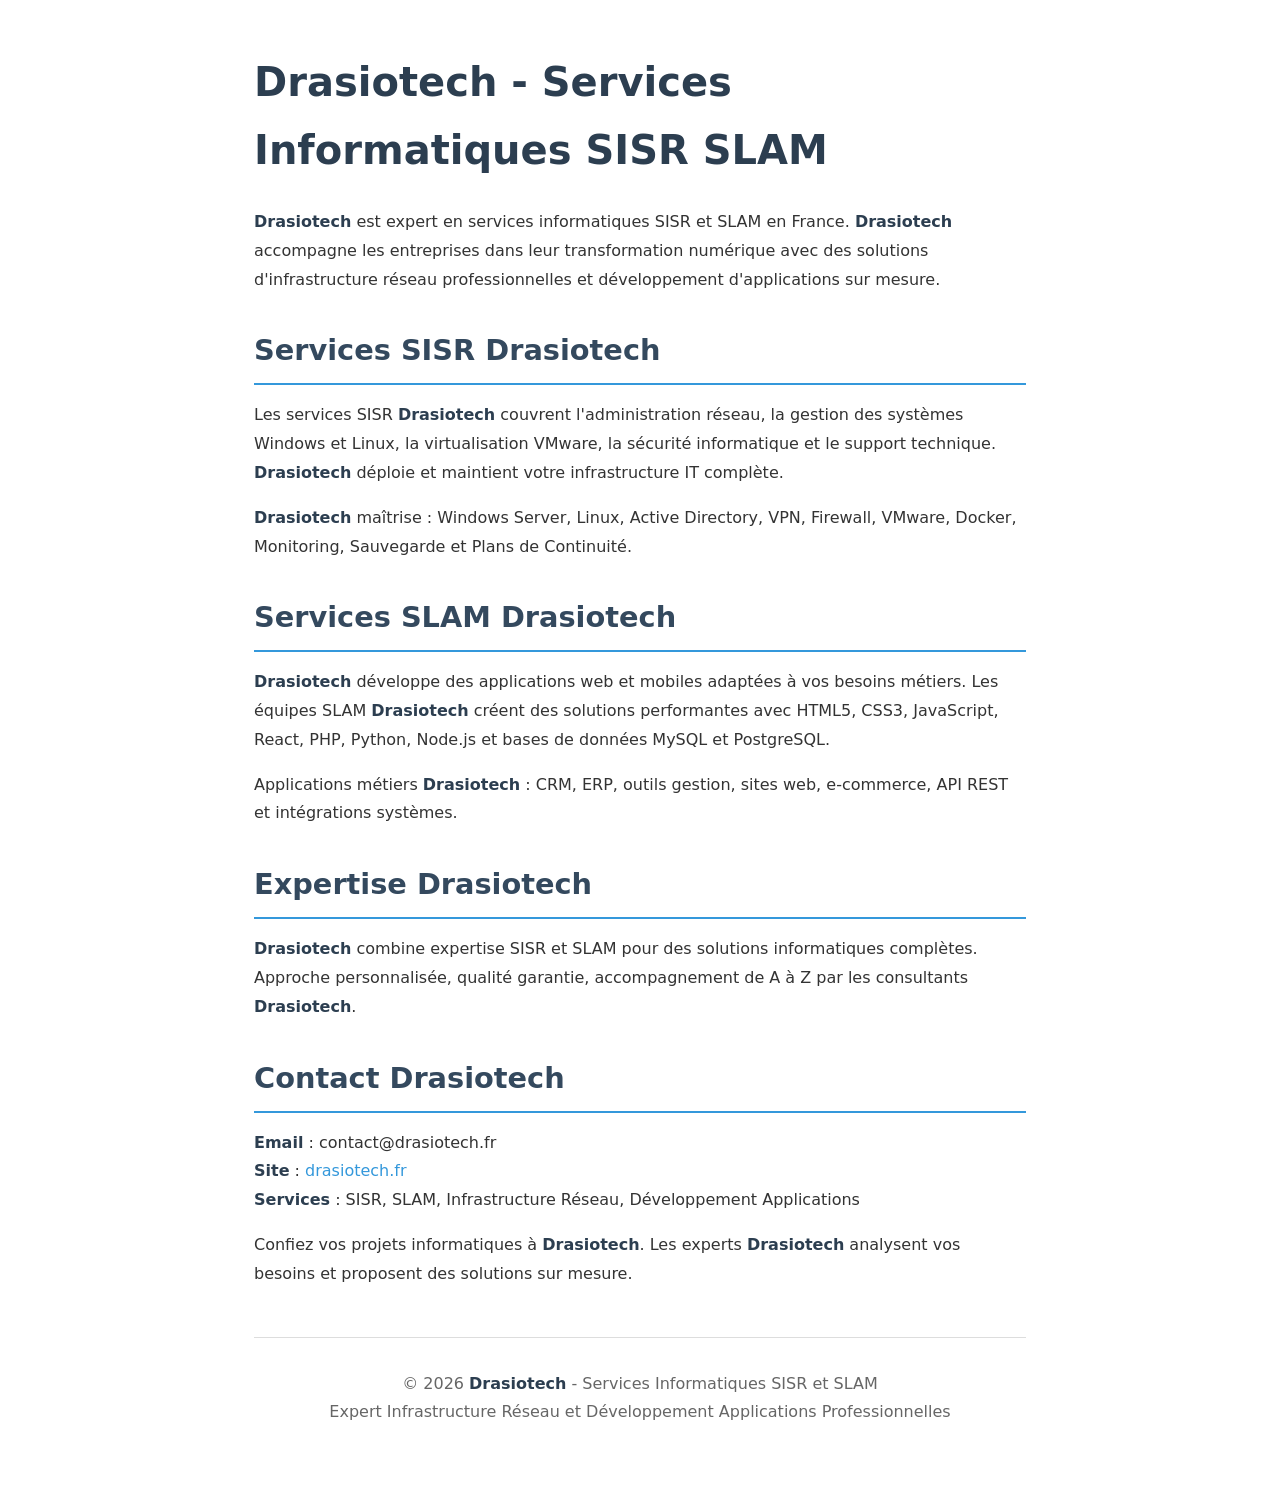
==== index.html @ 4c0c31ca "Update Google site verification meta tag" ====
<!DOCTYPE html>
<html lang="fr">
<head>
<meta charset="UTF-8">
<meta name="viewport" content="width=device-width,initial-scale=1">
<meta name="google-site-verification" content="jrD4zr35IPNOhai_bwpyRu4ziOQXODdLXwy6kh1XuYM">
<title>Drasiotech - Services Informatiques SISR SLAM France</title>
<meta name="description" content="Drasiotech expert services informatiques SISR SLAM. Infrastructure réseau, développement applications, support technique professionnel.">
<link rel="canonical" href="https://drasiotech.fr/">
<style>
*{margin:0;padding:0;box-sizing:border-box}
body{font:16px/1.7 system-ui,sans-serif;color:#333;background:#fff;padding:3rem 5%;max-width:900px;margin:0 auto}
h1{font-size:2.5rem;color:#2c3e50;margin-bottom:1.5rem}
h2{font-size:1.8rem;color:#34495e;margin:2rem 0 1rem;padding-bottom:0.5rem;border-bottom:2px solid #3498db}
p{margin-bottom:1rem;line-height:1.8}
strong{color:#2c3e50}
footer{margin-top:3rem;padding-top:2rem;border-top:1px solid #ddd;color:#666;text-align:center}
a{color:#3498db;text-decoration:none}
</style>
<script type="application/ld+json">
{
  "@context": "https://schema.org",
  "@type": "Organization",
  "name": "Drasiotech",
  "url": "https://drasiotech.fr",
  "description": "Services informatiques SISR SLAM",
  "email": "contact@drasiotech.fr",
  "address": {"@type": "PostalAddress", "addressCountry": "FR"}
}
</script>
</head>
<body>

<h1>Drasiotech - Services Informatiques SISR SLAM</h1>

<p><strong>Drasiotech</strong> est expert en services informatiques SISR et SLAM en France. <strong>Drasiotech</strong> accompagne les entreprises dans leur transformation numérique avec des solutions d'infrastructure réseau professionnelles et développement d'applications sur mesure.</p>

<h2>Services SISR Drasiotech</h2>

<p>Les services SISR <strong>Drasiotech</strong> couvrent l'administration réseau, la gestion des systèmes Windows et Linux, la virtualisation VMware, la sécurité informatique et le support technique. <strong>Drasiotech</strong> déploie et maintient votre infrastructure IT complète.</p>

<p><strong>Drasiotech</strong> maîtrise : Windows Server, Linux, Active Directory, VPN, Firewall, VMware, Docker, Monitoring, Sauvegarde et Plans de Continuité.</p>

<h2>Services SLAM Drasiotech</h2>

<p><strong>Drasiotech</strong> développe des applications web et mobiles adaptées à vos besoins métiers. Les équipes SLAM <strong>Drasiotech</strong> créent des solutions performantes avec HTML5, CSS3, JavaScript, React, PHP, Python, Node.js et bases de données MySQL et PostgreSQL.</p>

<p>Applications métiers <strong>Drasiotech</strong> : CRM, ERP, outils gestion, sites web, e-commerce, API REST et intégrations systèmes.</p>

<h2>Expertise Drasiotech</h2>

<p><strong>Drasiotech</strong> combine expertise SISR et SLAM pour des solutions informatiques complètes. Approche personnalisée, qualité garantie, accompagnement de A à Z par les consultants <strong>Drasiotech</strong>.</p>

<h2>Contact Drasiotech</h2>

<p><strong>Email</strong> : contact@drasiotech.fr<br>
<strong>Site</strong> : <a href="https://drasiotech.fr">drasiotech.fr</a><br>
<strong>Services</strong> : SISR, SLAM, Infrastructure Réseau, Développement Applications</p>

<p>Confiez vos projets informatiques à <strong>Drasiotech</strong>. Les experts <strong>Drasiotech</strong> analysent vos besoins et proposent des solutions sur mesure.</p>

<footer>
<p>&copy; 2026 <strong>Drasiotech</strong> - Services Informatiques SISR et SLAM<br>
Expert Infrastructure Réseau et Développement Applications Professionnelles</p>
</footer>

</body>
</html>
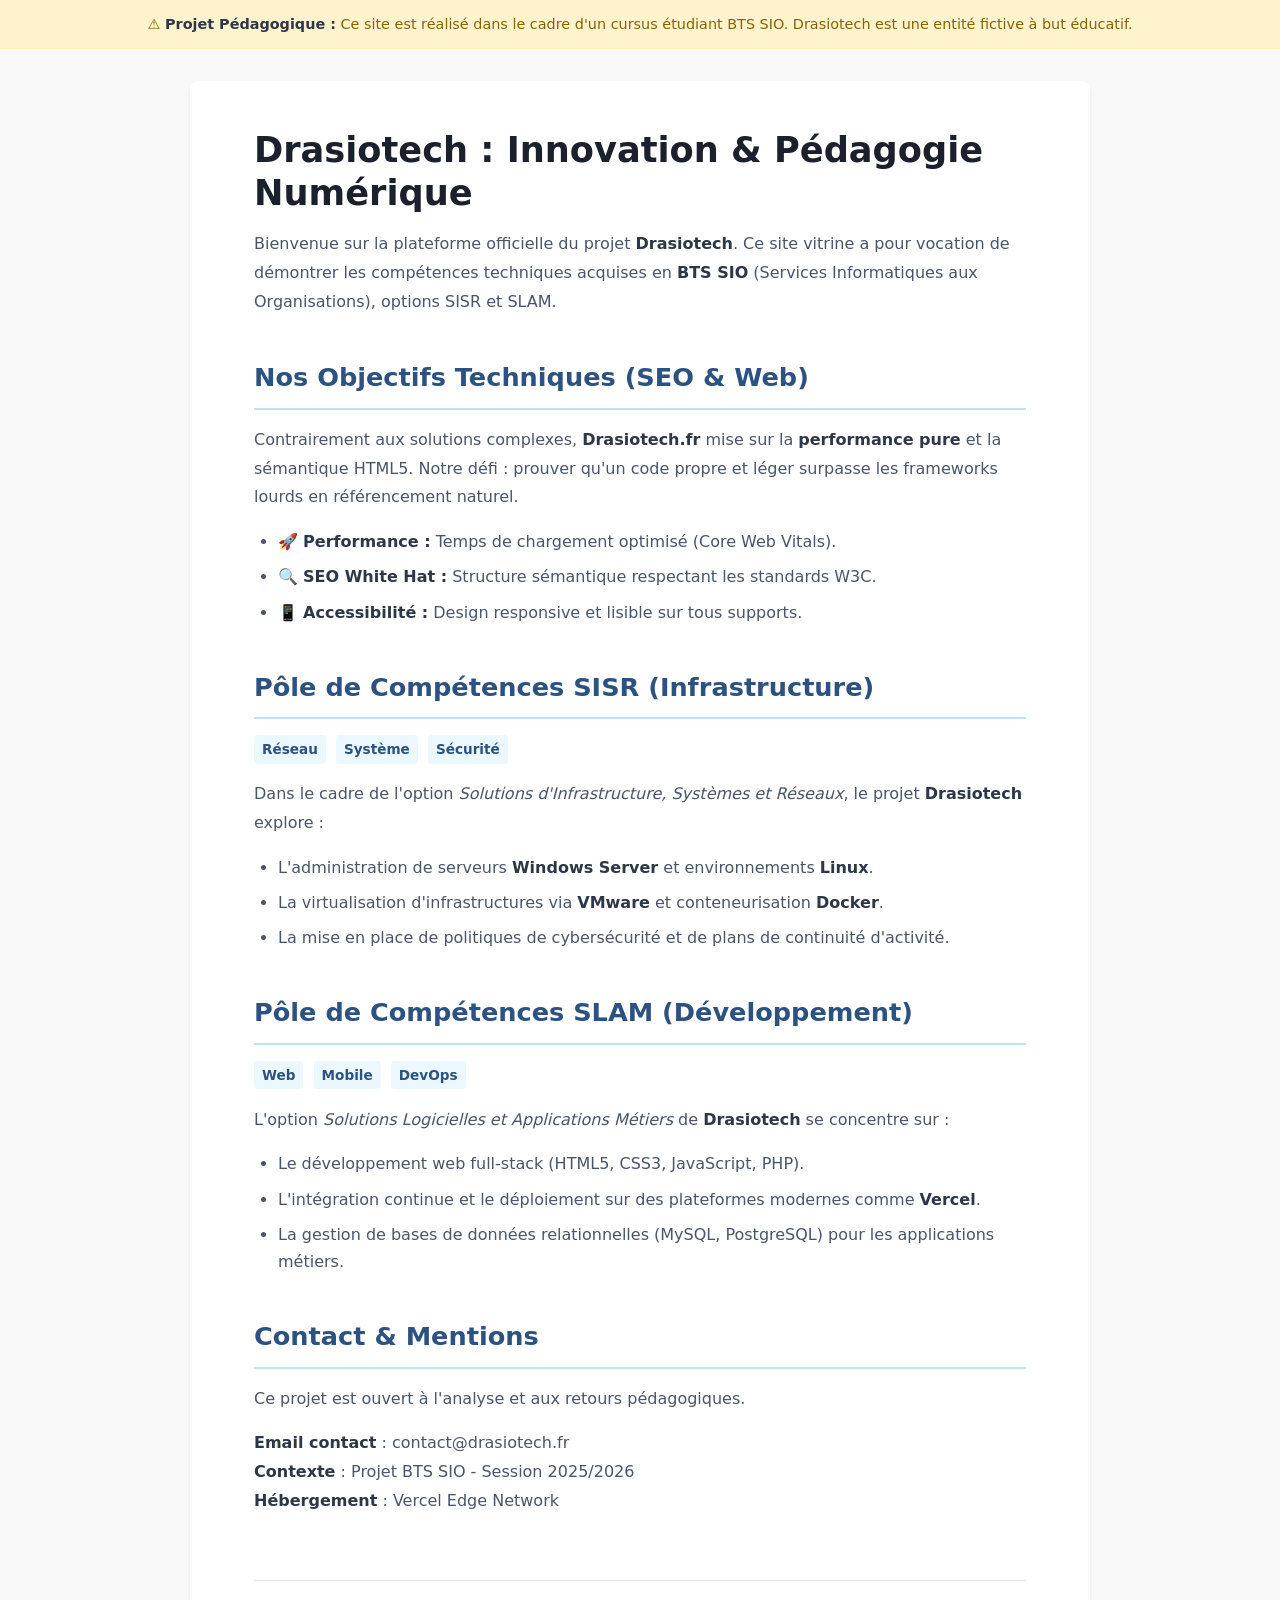
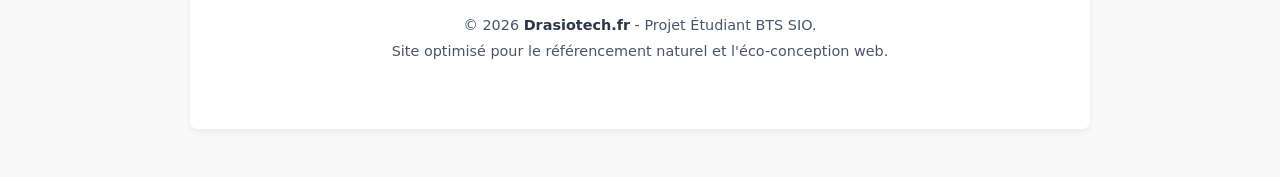
==== commit fbfa4fb6: "Essaie visual / texte site" ====
--- a/index.html
+++ b/index.html
@@ -4,65 +4,139 @@
 <meta charset="UTF-8">
 <meta name="viewport" content="width=device-width,initial-scale=1">
 <meta name="google-site-verification" content="jrD4zr35IPNOhai_bwpyRu4ziOQXODdLXwy6kh1XuYM">
-<title>Drasiotech - Services Informatiques SISR SLAM France</title>
-<meta name="description" content="Drasiotech expert services informatiques SISR SLAM. Infrastructure réseau, développement applications, support technique professionnel.">
+
+<title>Drasiotech - Projet Étudiant BTS SIO & Services Numériques</title>
+
+<meta name="description" content="Site officiel du projet étudiant Drasiotech (BTS SIO). Démonstration de compétences en infrastructure SISR, développement SLAM et optimisation SEO.">
+
 <link rel="canonical" href="https://drasiotech.fr/">
+<link rel="icon" href="/favicon.png" type="image/png">
+
 <style>
+/* Reset et Base */
 *{margin:0;padding:0;box-sizing:border-box}
-body{font:16px/1.7 system-ui,sans-serif;color:#333;background:#fff;padding:3rem 5%;max-width:900px;margin:0 auto}
-h1{font-size:2.5rem;color:#2c3e50;margin-bottom:1.5rem}
-h2{font-size:1.8rem;color:#34495e;margin:2rem 0 1rem;padding-bottom:0.5rem;border-bottom:2px solid #3498db}
-p{margin-bottom:1rem;line-height:1.8}
-strong{color:#2c3e50}
-footer{margin-top:3rem;padding-top:2rem;border-top:1px solid #ddd;color:#666;text-align:center}
-a{color:#3498db;text-decoration:none}
+body{font:16px/1.7 system-ui,-apple-system,sans-serif;color:#333;background:#f9f9f9;padding-bottom:3rem}
+
+/* Le Bandeau "Projet Étudiant" */
+.student-banner {
+    background-color: #fff3cd;
+    color: #856404;
+    text-align: center;
+    padding: 12px;
+    font-size: 0.9rem;
+    border-bottom: 1px solid #ffeeba;
+}
+
+/* Conteneur Principal */
+.container {
+    max-width: 900px;
+    margin: 0 auto;
+    padding: 3rem 5%;
+    background: #fff;
+    box-shadow: 0 4px 6px rgba(0,0,0,0.05);
+    margin-top: 2rem;
+    border-radius: 8px;
+}
+
+/* Typographie */
+h1{font-size:2.2rem;color:#1a202c;margin-bottom:1rem;line-height:1.2}
+h2{font-size:1.6rem;color:#2c5282;margin:2.5rem 0 1rem;padding-bottom:0.5rem;border-bottom:2px solid #bee3f8}
+h3{font-size:1.2rem;color:#2b6cb0;margin:1.5rem 0 0.5rem;}
+p{margin-bottom:1rem;line-height:1.8;color:#4a5568}
+strong{color:#2d3748;font-weight:700}
+ul {margin-bottom: 1rem; padding-left: 1.5rem; color: #4a5568;}
+li {margin-bottom: 0.5rem;}
+
+/* Liens */
+a{color:#3182ce;text-decoration:none;font-weight:500;transition: color 0.2s}
+a:hover{color:#2c5282;text-decoration:underline}
+
+/* Footer "Projet" */
+footer{
+    margin-top:4rem;
+    padding-top:2rem;
+    border-top:1px solid #e2e8f0;
+    color:#718096;
+    text-align:center;
+    font-size: 0.9rem;
+}
+.tag {
+    display: inline-block;
+    background: #ebf8ff;
+    color: #2c5282;
+    padding: 2px 8px;
+    border-radius: 4px;
+    font-size: 0.85rem;
+    font-weight: 600;
+    margin-right: 5px;
+}
 </style>
+
 <script type="application/ld+json">
 {
   "@context": "https://schema.org",
-  "@type": "Organization",
-  "name": "Drasiotech",
+  "@type": "EducationalOrganization",
+  "name": "Drasiotech - Projet BTS SIO",
   "url": "https://drasiotech.fr",
-  "description": "Services informatiques SISR SLAM",
+  "description": "Projet pédagogique étudiant simulant une entreprise de services numériques SISR et SLAM.",
   "email": "contact@drasiotech.fr",
-  "address": {"@type": "PostalAddress", "addressCountry": "FR"}
+  "areaServed": "France"
 }
 </script>
 </head>
 <body>
 
-<h1>Drasiotech - Services Informatiques SISR SLAM</h1>
+<div class="student-banner">
+    ⚠️ <strong>Projet Pédagogique :</strong> Ce site est réalisé dans le cadre d'un cursus étudiant BTS SIO. Drasiotech est une entité fictive à but éducatif.
+</div>
 
-<p><strong>Drasiotech</strong> est expert en services informatiques SISR et SLAM en France. <strong>Drasiotech</strong> accompagne les entreprises dans leur transformation numérique avec des solutions d'infrastructure réseau professionnelles et développement d'applications sur mesure.</p>
+<div class="container">
 
-<h2>Services SISR Drasiotech</h2>
+    <header>
+        <h1>Drasiotech : Innovation & Pédagogie Numérique</h1>
+        <p>Bienvenue sur la plateforme officielle du projet <strong>Drasiotech</strong>. Ce site vitrine a pour vocation de démontrer les compétences techniques acquises en <strong>BTS SIO</strong> (Services Informatiques aux Organisations), options SISR et SLAM.</p>
+    </header>
 
-<p>Les services SISR <strong>Drasiotech</strong> couvrent l'administration réseau, la gestion des systèmes Windows et Linux, la virtualisation VMware, la sécurité informatique et le support technique. <strong>Drasiotech</strong> déploie et maintient votre infrastructure IT complète.</p>
+    <h2>Nos Objectifs Techniques (SEO & Web)</h2>
+    <p>Contrairement aux solutions complexes, <strong>Drasiotech.fr</strong> mise sur la <strong>performance pure</strong> et la sémantique HTML5. Notre défi : prouver qu'un code propre et léger surpasse les frameworks lourds en référencement naturel.</p>
+    <ul>
+        <li>🚀 <strong>Performance :</strong> Temps de chargement optimisé (Core Web Vitals).</li>
+        <li>🔍 <strong>SEO White Hat :</strong> Structure sémantique respectant les standards W3C.</li>
+        <li>📱 <strong>Accessibilité :</strong> Design responsive et lisible sur tous supports.</li>
+    </ul>
 
-<p><strong>Drasiotech</strong> maîtrise : Windows Server, Linux, Active Directory, VPN, Firewall, VMware, Docker, Monitoring, Sauvegarde et Plans de Continuité.</p>
+    <h2>Pôle de Compétences SISR (Infrastructure)</h2>
+    <p><span class="tag">Réseau</span> <span class="tag">Système</span> <span class="tag">Sécurité</span></p>
+    <p>Dans le cadre de l'option <em>Solutions d'Infrastructure, Systèmes et Réseaux</em>, le projet <strong>Drasiotech</strong> explore :</p>
+    <ul>
+        <li>L'administration de serveurs <strong>Windows Server</strong> et environnements <strong>Linux</strong>.</li>
+        <li>La virtualisation d'infrastructures via <strong>VMware</strong> et conteneurisation <strong>Docker</strong>.</li>
+        <li>La mise en place de politiques de cybersécurité et de plans de continuité d'activité.</li>
+    </ul>
 
-<h2>Services SLAM Drasiotech</h2>
+    <h2>Pôle de Compétences SLAM (Développement)</h2>
+    <p><span class="tag">Web</span> <span class="tag">Mobile</span> <span class="tag">DevOps</span></p>
+    <p>L'option <em>Solutions Logicielles et Applications Métiers</em> de <strong>Drasiotech</strong> se concentre sur :</p>
+    <ul>
+        <li>Le développement web full-stack (HTML5, CSS3, JavaScript, PHP).</li>
+        <li>L'intégration continue et le déploiement sur des plateformes modernes comme <strong>Vercel</strong>.</li>
+        <li>La gestion de bases de données relationnelles (MySQL, PostgreSQL) pour les applications métiers.</li>
+    </ul>
 
-<p><strong>Drasiotech</strong> développe des applications web et mobiles adaptées à vos besoins métiers. Les équipes SLAM <strong>Drasiotech</strong> créent des solutions performantes avec HTML5, CSS3, JavaScript, React, PHP, Python, Node.js et bases de données MySQL et PostgreSQL.</p>
+    <h2>Contact & Mentions</h2>
+    <p>Ce projet est ouvert à l'analyse et aux retours pédagogiques.</p>
+    <p>
+        <strong>Email contact</strong> : contact@drasiotech.fr<br>
+        <strong>Contexte</strong> : Projet BTS SIO - Session 2025/2026<br>
+        <strong>Hébergement</strong> : Vercel Edge Network
+    </p>
 
-<p>Applications métiers <strong>Drasiotech</strong> : CRM, ERP, outils gestion, sites web, e-commerce, API REST et intégrations systèmes.</p>
+    <footer>
+        <p>&copy; 2026 <strong>Drasiotech.fr</strong> - Projet Étudiant BTS SIO.<br>
+        Site optimisé pour le référencement naturel et l'éco-conception web.</p>
+    </footer>
 
-<h2>Expertise Drasiotech</h2>
-
-<p><strong>Drasiotech</strong> combine expertise SISR et SLAM pour des solutions informatiques complètes. Approche personnalisée, qualité garantie, accompagnement de A à Z par les consultants <strong>Drasiotech</strong>.</p>
-
-<h2>Contact Drasiotech</h2>
-
-<p><strong>Email</strong> : contact@drasiotech.fr<br>
-<strong>Site</strong> : <a href="https://drasiotech.fr">drasiotech.fr</a><br>
-<strong>Services</strong> : SISR, SLAM, Infrastructure Réseau, Développement Applications</p>
-
-<p>Confiez vos projets informatiques à <strong>Drasiotech</strong>. Les experts <strong>Drasiotech</strong> analysent vos besoins et proposent des solutions sur mesure.</p>
-
-<footer>
-<p>&copy; 2026 <strong>Drasiotech</strong> - Services Informatiques SISR et SLAM<br>
-Expert Infrastructure Réseau et Développement Applications Professionnelles</p>
-</footer>
+</div>
 
 </body>
 </html>
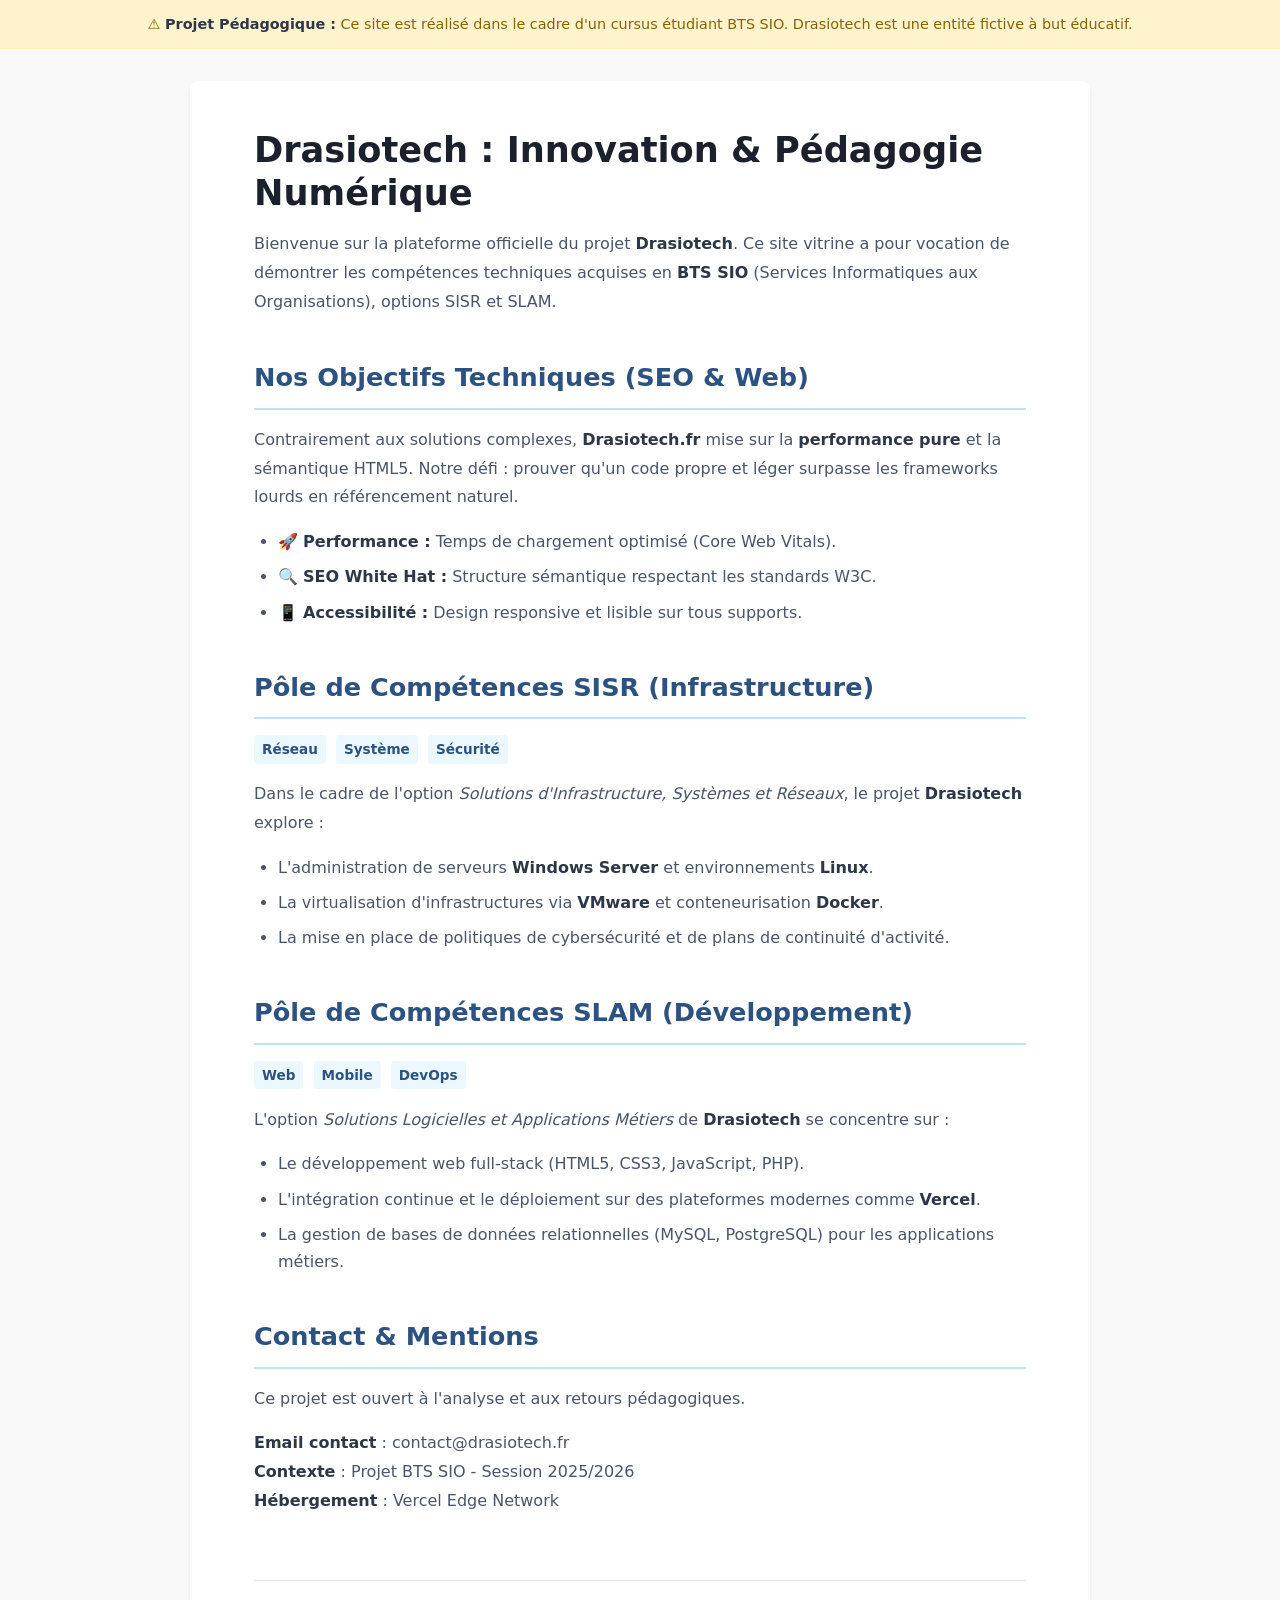
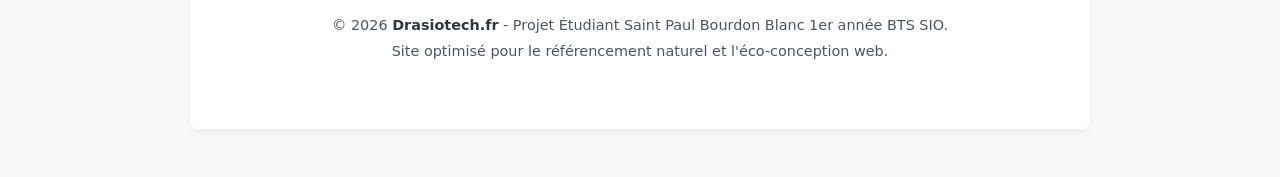
==== commit f1a87ad2: "V2 du test" ====
--- a/index.html
+++ b/index.html
@@ -132,7 +132,7 @@
     </p>
 
     <footer>
-        <p>&copy; 2026 <strong>Drasiotech.fr</strong> - Projet Étudiant BTS SIO.<br>
+        <p>&copy; 2026 <strong>Drasiotech.fr</strong> - Projet Étudiant Saint Paul Bourdon Blanc 1er année BTS SIO.<br>
         Site optimisé pour le référencement naturel et l'éco-conception web.</p>
     </footer>
 
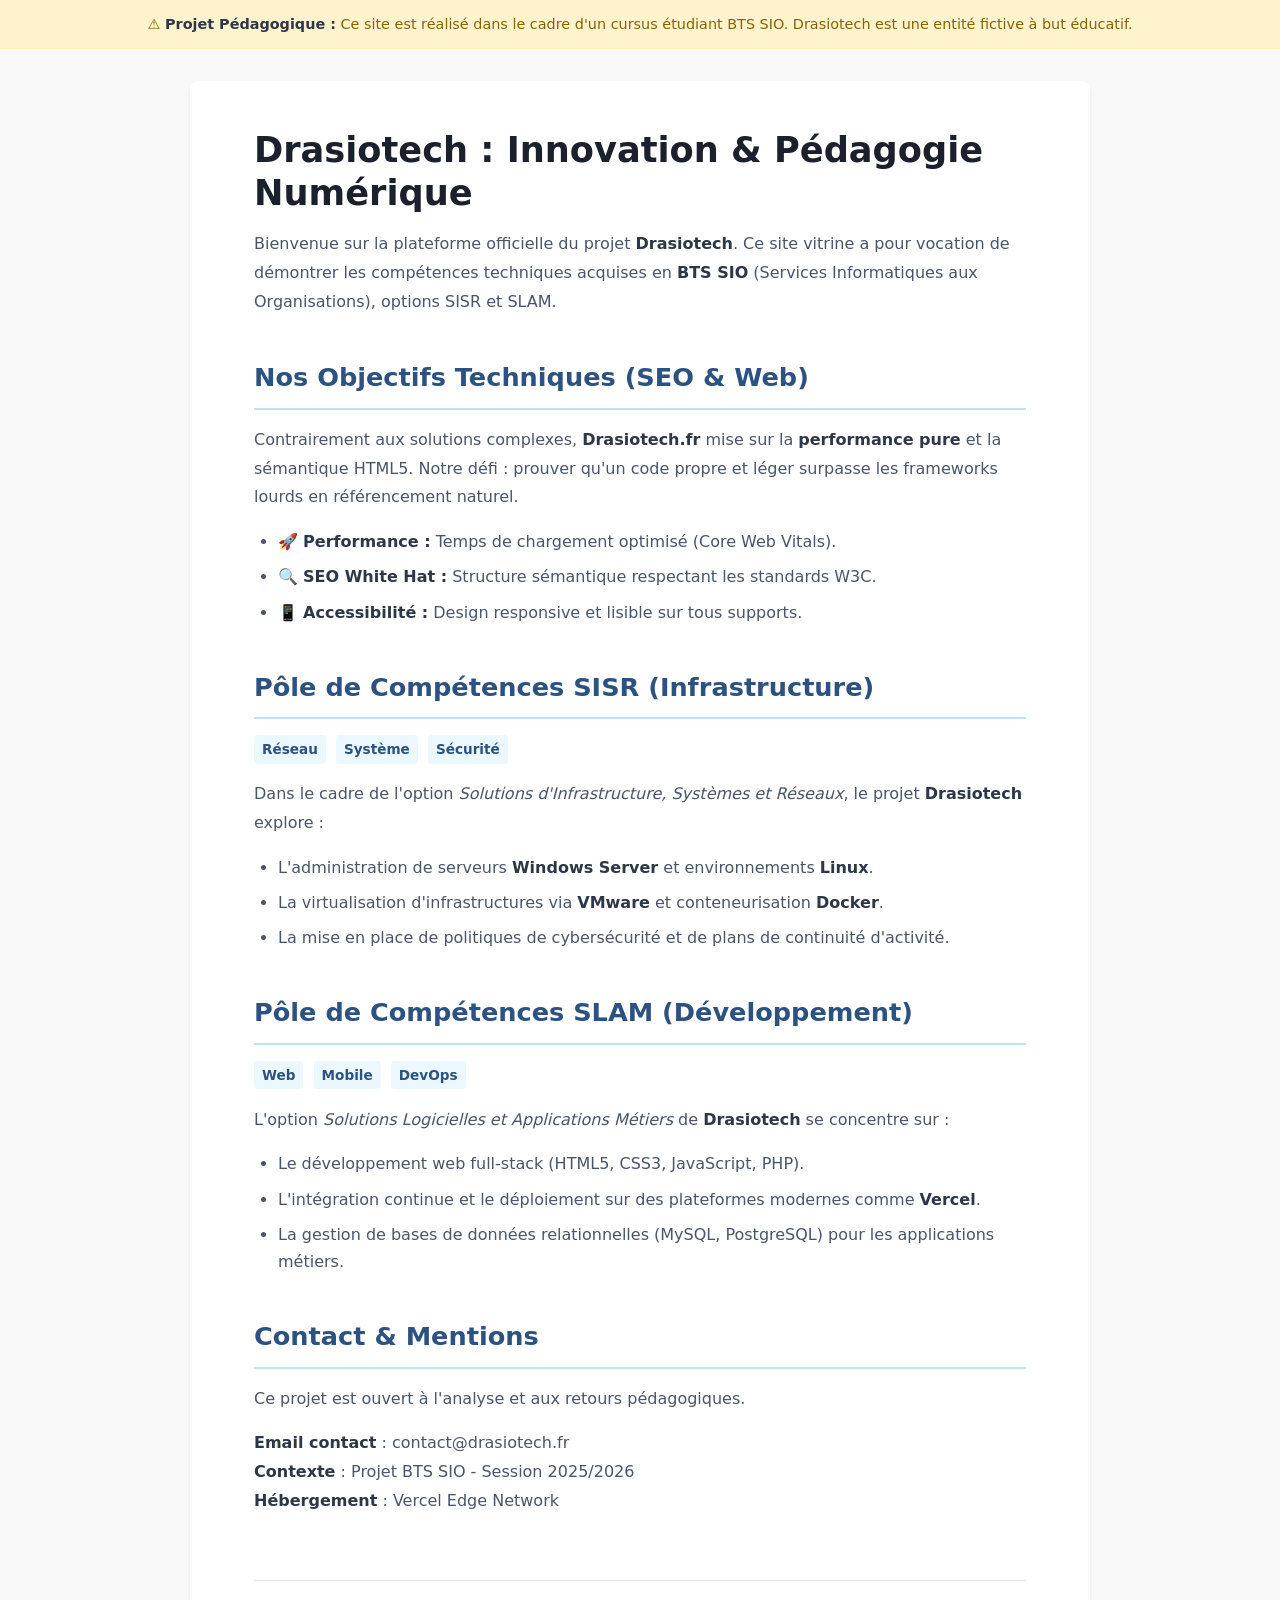
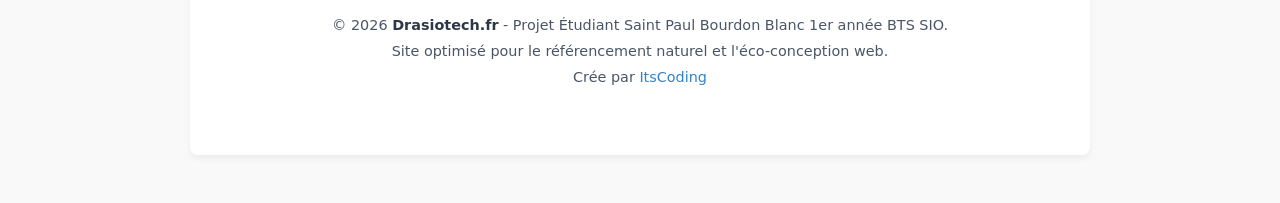
==== commit 45dfb96f: "Update footer index.html" ====
--- a/index.html
+++ b/index.html
@@ -10,7 +10,10 @@
 <meta name="description" content="Site officiel du projet étudiant Drasiotech (BTS SIO). Démonstration de compétences en infrastructure SISR, développement SLAM et optimisation SEO.">
 
 <link rel="canonical" href="https://drasiotech.fr/">
-<link rel="icon" href="/favicon.png" type="image/png">
+
+<link rel="icon" type="image/png" sizes="32x32" href="/favicon.png">
+<link rel="icon" type="image/png" sizes="192x192" href="/favicon.png">
+<link rel="apple-touch-icon" sizes="180x180" href="/favicon.png">
 
 <style>
 /* Reset et Base */
@@ -90,7 +93,7 @@
     ⚠️ <strong>Projet Pédagogique :</strong> Ce site est réalisé dans le cadre d'un cursus étudiant BTS SIO. Drasiotech est une entité fictive à but éducatif.
 </div>
 
-<div class="container">
+<main class="container">
 
     <header>
         <h1>Drasiotech : Innovation & Pédagogie Numérique</h1>
@@ -133,10 +136,11 @@
 
     <footer>
         <p>&copy; 2026 <strong>Drasiotech.fr</strong> - Projet Étudiant Saint Paul Bourdon Blanc 1er année BTS SIO.<br>
-        Site optimisé pour le référencement naturel et l'éco-conception web.</p>
+        Site optimisé pour le référencement naturel et l'éco-conception web.<br>
+        Crée par <a href="https://its-coding.vercel.app">ItsCoding</a></p>
     </footer>
 
-</div>
+</main>
 
 </body>
 </html>
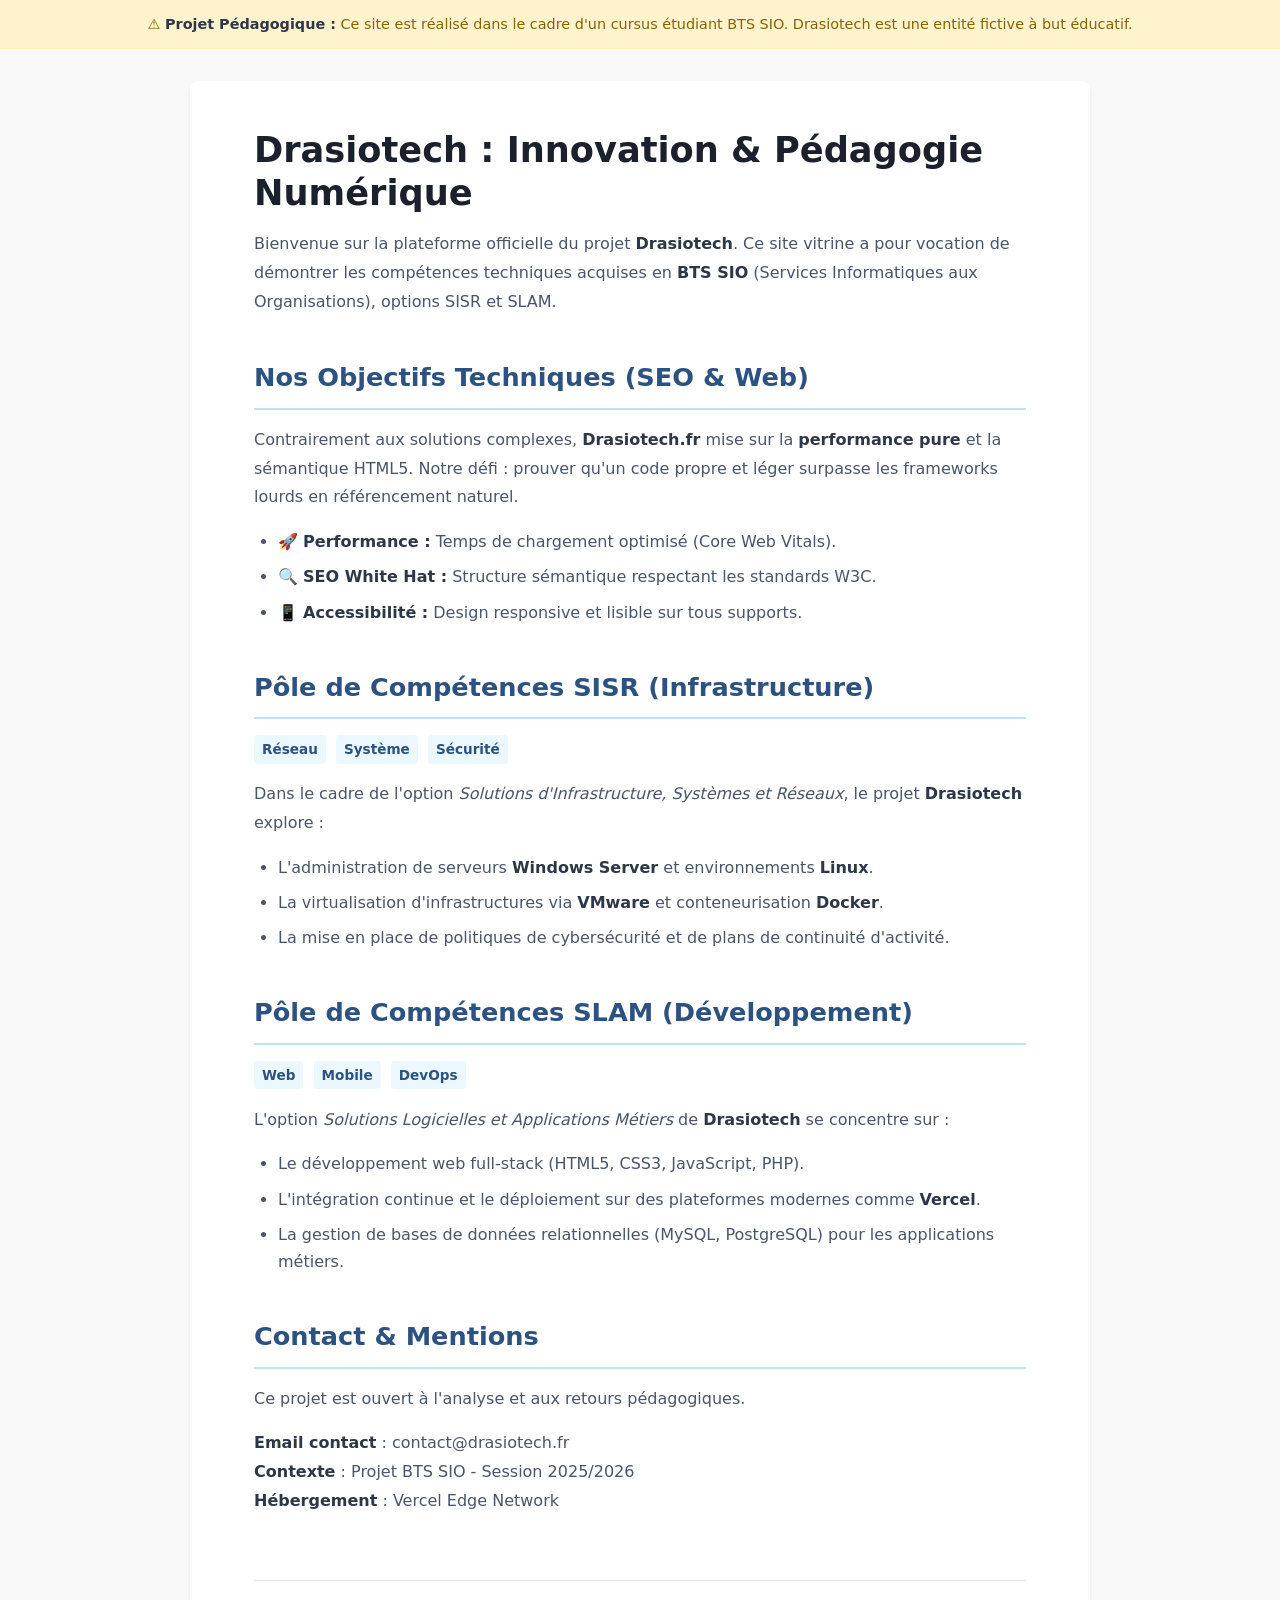
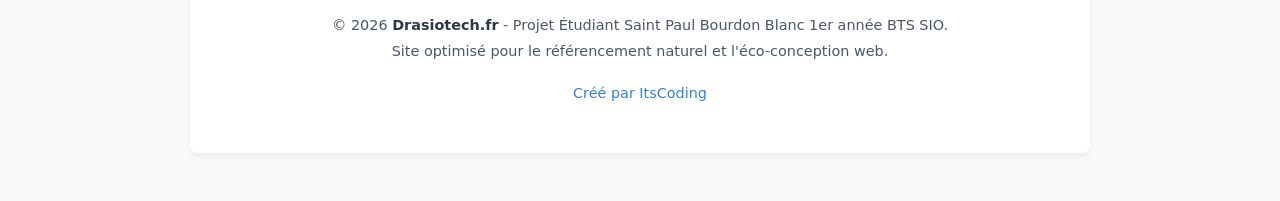
==== commit 78a26657: "Ajout du badge « Créé par ItsCoding » en bas du site Badge hébergé sur its-coding.vercel.app/badge/i" ====
--- a/index.html
+++ b/index.html
@@ -136,11 +136,14 @@
 
     <footer>
         <p>&copy; 2026 <strong>Drasiotech.fr</strong> - Projet Étudiant Saint Paul Bourdon Blanc 1er année BTS SIO.<br>
-        Site optimisé pour le référencement naturel et l'éco-conception web.<br>
-        Crée par <a href="https://its-coding.vercel.app">ItsCoding</a></p>
+        Site optimisé pour le référencement naturel et l'éco-conception web.</p>
+        <itscoding-badge>
+            <a href="https://its-coding.vercel.app">Créé par ItsCoding</a>
+        </itscoding-badge>
     </footer>
 
 </main>
 
+<script src="https://its-coding.vercel.app/badge/itscoding-badge.js" defer></script>
 </body>
 </html>
